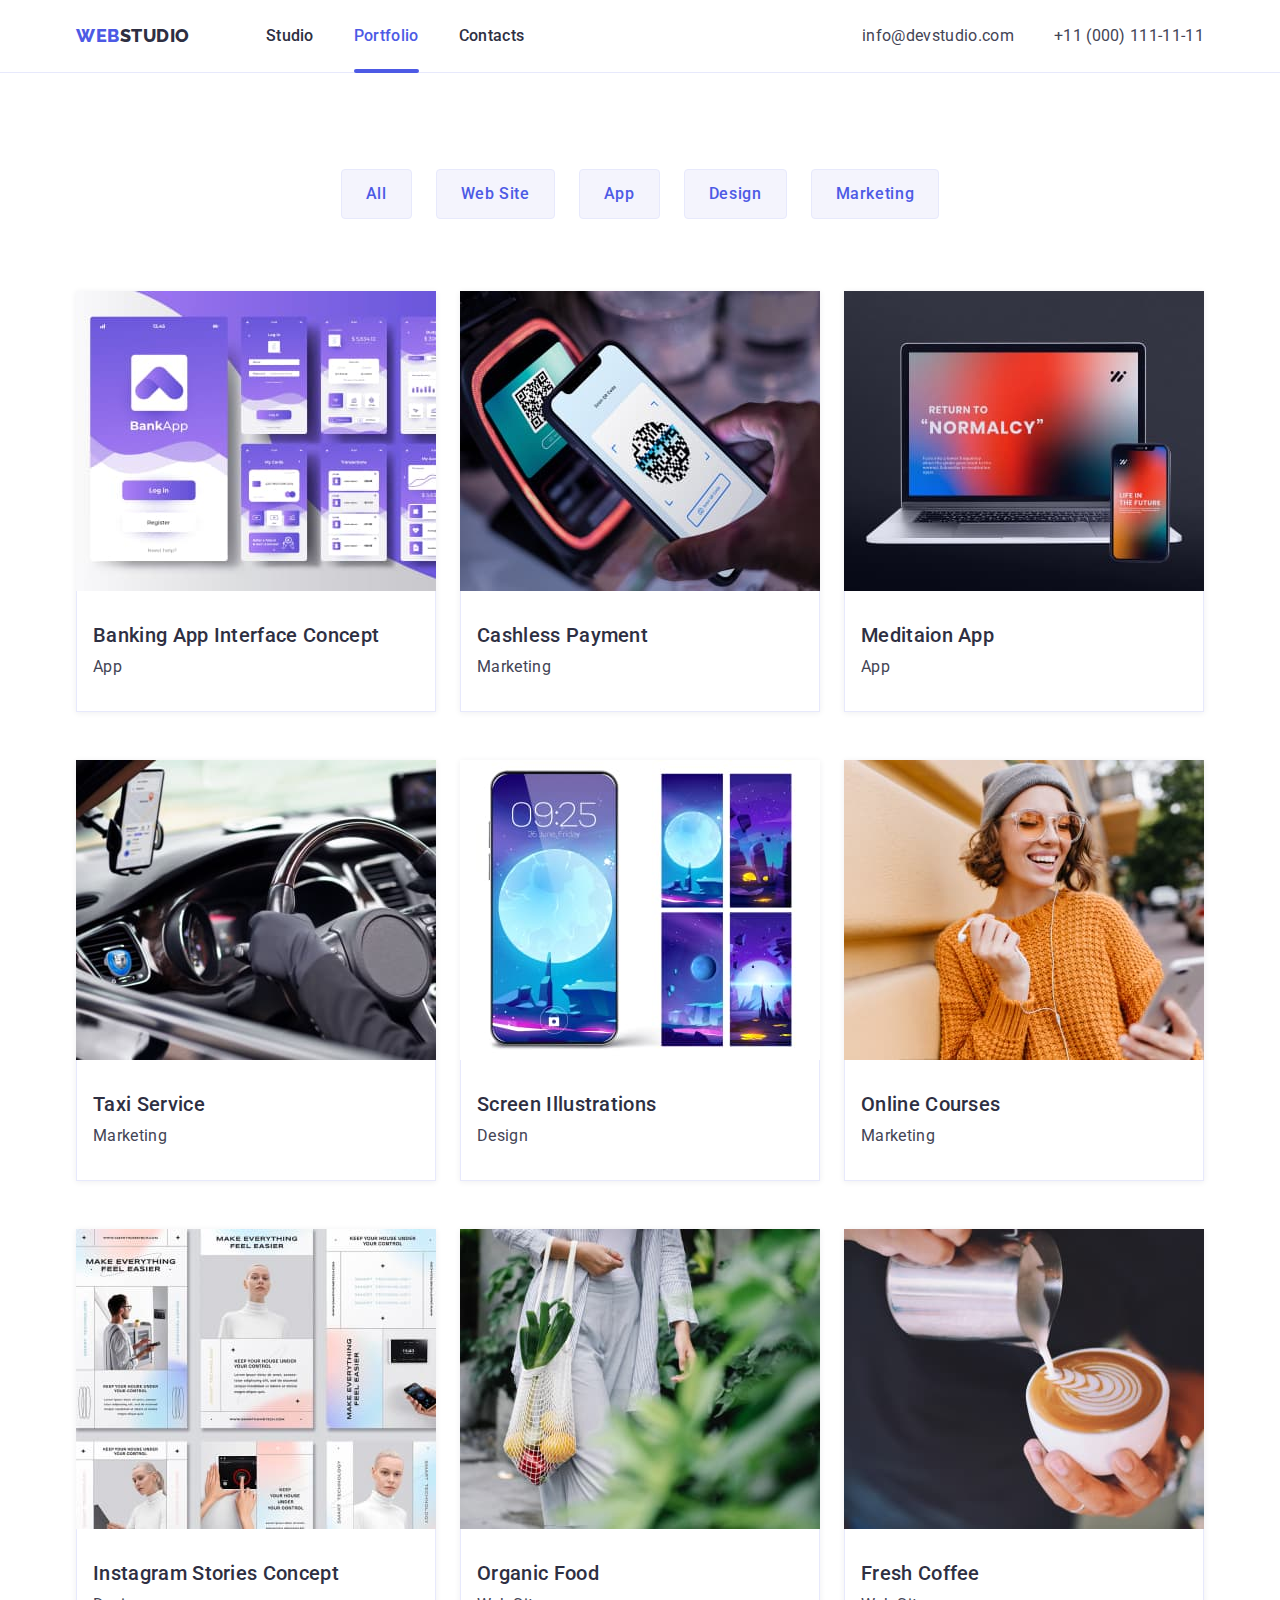
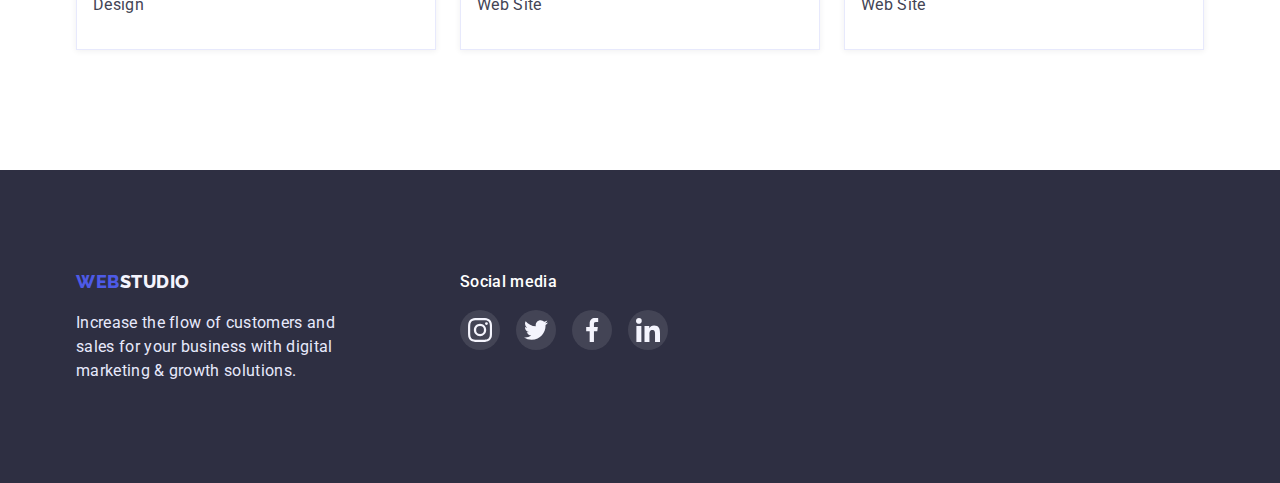
==== portfolio.html @ 90198fd6 "Initial commit" ====
<!DOCTYPE html>
<html lang="en">
  <head>
    <meta charset="UTF-8" />
    <meta http-equiv="X-UA-Compatible" content="IE=edge" />
    <meta name="viewport" content="width=device-width, initial-scale=1.0" />
    <title>WebStudio</title>
    <link rel="preconnect" href="https://fonts.googleapis.com">
    <link rel="preconnect" href="https://fonts.gstatic.com" crossorigin>
    <link href="https://fonts.googleapis.com/css2?family=Raleway:wght@800&family=Roboto:wght@400;500;700&display=swap" rel="stylesheet">
    <link rel="stylesheet" href="https://cdn.jsdelivr.net/npm/modern-normalize@1.1.0/modern-normalize.min.css">
    <link rel="stylesheet" href="./css/styles.css">
  </head>
  <body>
    <!-- Header -->
    <header class="portfolio-header">
       <!-- Logo -->
       <div class="nav-container container">
        <nav class="nav">
         <a class="logo nav-link link" href="index.html">WEB<span class="logo-dark">STUDIO</span></a>
         <ul class="nav-list list">
          <li><a class="nav-link link" href="index.html">Studio</a></li>
          <li><a class="current-link nav-link link" href="portfolio.html">Portfolio</a></li>
          <li><a class="nav-link link" href="">Contacts</a></li>
         </ul>
      </nav>
      <!-- Contacts -->
       <ul class="contact-list list">
        <li><a class="contact-link link" href="mailto:info@devstudio.com">info@devstudio.com</a></li>
        <li><a class="contact-link link" href="tel:+110001111111">+11 (000) 111-11-11</a></li>
       </ul>
      </div>
    </header>
    <main>
    <section class="portfolio-section">
      <div class="portfolio-container container">
        <h1 class="visually-hidden">Portfolio filter</h1>
      <ul class="container-btn list">
        <li><button class="filter-btn" type="button">All</button></li>
        <li><button class="filter-btn" type="button">Web Site</button></li>
        <li><button class="filter-btn" type="button">App</button></li>
        <li><button class="filter-btn" type="button">Design</button></li>
        <li><button class="filter-btn" type="button">Marketing</button></li>
      </ul>
      <ul class="picture-list list">
        <li class="picture-item">
          <a class="picture-link" href="">
            <div class="img-container">
            <img class="img" src="./images/Bankingapp.jpg" alt="Banking App">
            <p class="overlay">14 Stylish and User-Friendly App Design Concepts · Task Manager App · Calorie Tracker App · Exotic Fruit Ecommerce App · Cloud Storage App</p>
            </div>
            <div class="pic-container">
            <h2 class="name">Banking App Interface Concept</h2>
            <p>App</p> 
          </div>      
          </a>
        </li>
        <li class="picture-item">
          <a class="picture-link" href="">
            <div class="img-container">
            <img class="img" src="./images/Cashlesspayment.jpg" alt="Payment">
            <p class="overlay">14 Stylish and User-Friendly App Design Concepts · Task Manager App · Calorie Tracker App · Exotic Fruit Ecommerce App · Cloud Storage App</p>
            </div>
          <div class="pic-container">
            <h2 class="name">Cashless Payment</h2>
          <p>Marketing</p>
          </div>      
          </a>
        </li>
        <li class="picture-item">
          <a class="picture-link" href="">
            <div class="img-container">
            <img class="img" src="./images/Meditationapp.jpg" alt="Meditation app">
            <p class="overlay">14 Stylish and User-Friendly App Design Concepts · Task Manager App · Calorie Tracker App · Exotic Fruit Ecommerce App · Cloud Storage App</p>
            </div>
          <div class="pic-container">
            <h2 class="name">Meditaion App</h2>
          <p>App</p>
          </div>      
          </a>
        </li>
        <li class="picture-item">
          <a class="picture-link" href="">
            <div class="img-container">
            <img class="img" src="./images/Taxi.jpg" alt="Taxi service">
            <p class="overlay">14 Stylish and User-Friendly App Design Concepts · Task Manager App · Calorie Tracker App · Exotic Fruit Ecommerce App · Cloud Storage App</p>
            </div>
          <div class="pic-container">
            <h2 class="name">Taxi Service</h2>
          <p>Marketing</p>
          </div>      
          </a>
        </li>
        <li class="picture-item">
          <a class="picture-link" href="">
            <div class="img-container">
            <img class="img" src="./images/Screen.jpg" alt="Screen illustrations">
            <p class="overlay">14 Stylish and User-Friendly App Design Concepts · Task Manager App · Calorie Tracker App · Exotic Fruit Ecommerce App · Cloud Storage App</p>
            </div>
          <div class="pic-container">
            <h2 class="name">Screen Illustrations</h2>
          <p>Design</p>
          </div>      
          </a>
        </li>
        <li class="picture-item">
          <a class="picture-link" href="">
            <div class="img-container">
            <img class="img" src="./images/Courses.jpg" alt="Online courses">
            <p class="overlay">14 Stylish and User-Friendly App Design Concepts · Task Manager App · Calorie Tracker App · Exotic Fruit Ecommerce App · Cloud Storage App</p>
            </div>
          <div class="pic-container">
            <h2 class="name">Online Courses</h2>
          <p>Marketing</p>
          </div>      
          </a>
        </li>
        <li class="picture-item">
          <a class="picture-link" href="">
            <div class="img-container">
            <img class="img" src="./images/Instagram.jpg" alt="Instagram stories">
            <p class="overlay">14 Stylish and User-Friendly App Design Concepts · Task Manager App · Calorie Tracker App · Exotic Fruit Ecommerce App · Cloud Storage App</p>
            </div>
          <div class="pic-container">
            <h2 class="name">Instagram Stories Concept</h2>
          <p>Design</p>
          </div>      
          </a>
        </li>
        <li class="picture-item">
          <a class="picture-link" href="">
            <div class="img-container">
            <img class="img" src="./images/Organic.jpg" alt="Organic food">
            <p class="overlay">14 Stylish and User-Friendly App Design Concepts · Task Manager App · Calorie Tracker App · Exotic Fruit Ecommerce App · Cloud Storage App</p>
            </div>
          <div class="pic-container">
            <h2 class="name">Organic Food</h2>
          <p>Web Site</p>
          </div>      
          </a>
        </li>
        <li class="picture-item">
          <a class="picture-link" href="">
            <div class="img-container">
            <img class="img" src="./images/Coffee.jpg" alt="Fresh coffee">
            <p class="overlay">14 Stylish and User-Friendly App Design Concepts · Task Manager App · Calorie Tracker App · Exotic Fruit Ecommerce App · Cloud Storage App</p>
            </div>
          <div class="pic-container">
            <h2 class="name">Fresh Coffee</h2>
          <p>Web Site</p>
          </div>      
          </a>
        </li>
      </ul>
      </div>
    </section>
    </main>
    <!-- Footer -->
     <footer>
      <div class="footer-container container">
        <div>
         <a class="logo footer link" href="index.html">WEB<span class="logo-white">STUDIO</span></a>
      <p class="footer-description">
        Increase the flow of customers and sales for your business with digital
        marketing & growth solutions.
      </p>
        </div>
        <div class="footer-links-container">
          <p class="footer-links-text">Social media</p>
          <ul class="footer-socials-list list">
              <li class="footer-social-links">
                <a href="" class="footer-social-link">
                  <svg class="footer-social-list-icon" width="24" height="24">
                    <use href="./images/icons.svg#icon-instagram"></use>
                  </svg>
                </a>
              </li>
              <li class="footer-social-links">
                <a href="" class="footer-social-link">
                  <svg class="footer-social-list-icon" width="24" height="24">
                    <use href="./images/icons.svg#icon-twitter"></use>
                  </svg>
                </a>
              </li>
              <li class="footer-social-links">
                <a href="" class="footer-social-link">
                  <svg class="footer-social-list-icon" width="24" height="24">
                    <use href="./images/icons.svg#icon-facebook"></use>
                  </svg>
                </a>
              </li>
              <li class="footer-social-links">
                <a href="" class="footer-social-link">
                  <svg class="footer-social-list-icon" width="24" height="24">
                  <use href="./images/icons.svg#icon-linkedin"></use>
                </svg></a>
              </li>
            </ul>
        </div>
      </div>
    </footer>
  </body>
</html>
---- css/styles.css ----
:root {
    --main-text-color: #434455;
    --dark-text-color: #2E2F42;
    --background-color: #FFFFFF;
    --primary-brand-color: #4D5AE5;
    --secondary-background-color: #F4F4FD;
    --description-color: #E7E9FC;
    --hover-button-color: #404BBF;
    --subtle-text-color: #8E8F99; 
    --footer-green-color: #31D0AA;
     
}

/* GLOBAL STYLES */

body {
    background-color: var(--background-color);
    font-family: 'Roboto', sans-serif;
    font-size: 16px;
    letter-spacing: 0.02em;
    line-height: 1.5;
    color: var(--main-text-color);
}

header {
    border-bottom: 1px solid #E7E9FC;
}

footer {
    background-color: var(--dark-text-color);
    padding: 100px 0;
}

a {
    text-decoration: 0;
}

.footer-container {
    display: flex;
}

.footer-links-container {
    margin-left: 120px;
}

.footer-description {
    margin-top: 16px;
    
    color: var(--description-color);
    width: 264px;
}

.footer-links-text {
    font-weight: 500;
    font-size: 16px;
    line-height: 1.5;
    letter-spacing: 0.02em;
    color: var(--background-color);

    margin-bottom: 16px;
}

.footer-socials-list {
    display: flex;
    gap: 16px;
}

.footer-social-link {
    display: flex;
    justify-content: center;
    align-items: center;
    width: 40px;
    height: 40px;
    background-color: rgba(255, 255, 255, 0.1);
    border-radius: 50%;

    transition: background-color 250ms cubic-bezier(0.4, 0, 0.2, 1);
}

.footer-social-link:hover,
.footer-social-link:focus {
    background-color: var(--footer-green-color);
}

.footer-social-list-icon {
    fill: var(--secondary-background-color);
}

h1,
h2,
h3,
h4,
h5,
h6,
ul,
p {
    margin: 0;
    padding: 0;
}

.nav-container,
.nav,
.nav-list,
.contact-list {
    display: flex;
    align-items: center;
}

.nav-list,
.contact-list {
    gap: 40px;
}

.section {
    padding: 120px 0;
}

.img {
    display: block; 
    max-width: 100%;
    height: auto;
}

.contact-list{
    margin-left: auto;
}

.container {
    width: 1158px; 
    padding: 0 15px;
    margin: 0 auto;
}

.nav-link {
    color: var(--dark-text-color);
    font-weight: 500;
    font-size: 16px;
    line-height: 1.5;
    
    padding: 24px 0;
    
    transition: color 250ms cubic-bezier(0.4, 0, 0.2, 1);
}

.link {
    text-decoration: none;
}

.contact-link {
    color: var(--main-text-color); 
    font-weight: 400;
    font-size: 16px;
    line-height: 1.5;
    padding: 24px 0;
    transition: color 250ms cubic-bezier(0.4, 0, 0.2, 1);
}

.contact-link:hover,
.contact-link:focus {
    color: var(--primary-brand-color);
}

.nav-link:hover,
.nav-link:focus {
    color: var(--primary-brand-color);
}

.current-link {
    color: var(--primary-brand-color);
    position: relative;
}

.current-link::after {
    content: '';
    position: absolute;
    bottom: -4px;
    left: 0;

    display: block;
    
    width: 100%;
    height: 4px;
    background-color: var(--primary-brand-color);
    border-radius: 2px;
}

.list {
    list-style: none;
}

.logo {
    color: var(--primary-brand-color);
    font-family: 'Raleway', sans-serif;
    font-weight: 800;
    line-height: 1.33;
    font-size: 18px;
    letter-spacing: 0.03em;

    margin-right: 76px;
}

.logo-dark {
    color: var(--dark-text-color);
}

.logo-white {
  color: var(--secondary-background-color);
}

/* INDEX.HTML STYLES */

.hero-title {
    font-weight: 700;
    font-size: 56px;
    line-height: 1.07;
    letter-spacing: 0.02em;
    
    color: var(--background-color);

    margin-bottom: 48px;
    width: 496px;
}
.visually-hidden {
    position: absolute;
    width: 1px;
    height: 1px;
    margin: -1px;
    border: 0;
    padding: 0;

    white-space: nowrap;
    clip-path: inset(100%);
    clip: rect(0 0 0 0);
    overflow: hidden;
}

.hero-section {
    background-color: var(--dark-text-color);
    padding: 188px 0;
    
    background-image: linear-gradient(rgba(46, 47, 66, 0.7), rgba(46, 47, 66, 0.7)), url(../images/hero-bg.jpg);
    background-repeat: no-repeat;
    background-size: cover;
    max-width: 1440px;
    height: 600px;
    margin: 0 auto;

}

.hero-container {
    text-align: center;
    width: 496px;
}

.hero-button {
    background-color: var(--primary-brand-color);
    color: var(--background-color);

    font-family: 'Roboto';
    font-weight: 500;
    font-size: 16px;
    line-height: 1.5;
    letter-spacing: 0.04em;
    
    cursor: pointer;

    padding: 16px 32px;

    border-radius: 4px;
    border: 0;

    transition: background-color 250ms cubic-bezier(0.4, 0, 0.2, 1),
    box-shadow 250ms cubic-bezier(0.4, 0, 0.2, 1);
    
}

.hero-button:hover {
    background-color: var(--hover-button-color);
    box-shadow: 0px 4px 4px rgba(0, 0, 0, 0.15);
}

.subtitle {
    font-weight: 700;
    font-size: 36px;
    line-height: 1.11;
    text-align: center;
    color: var(--dark-text-color);
}

.features-list {
    display: flex;
    gap: 24px;
}

.features-item {
    flex-basis: calc((100% - 72px) / 4);
}
.features-item > p {
    width: 264px;
}

.features-box {
    padding: 24px 100px;
    background-color: var(--secondary-background-color);
    border-radius: 4px;
    margin-bottom: 8px;
}

.subtitle {
    margin-bottom: 72px;
}

.doing-list {
    display: flex;
    gap: 24px;
}

.doing-list-item {
    flex-basis: calc((100% - 48px) / 3);
}

.doing-section {
    padding-top: 0px;
}

.name {
    margin-bottom: 8px;
}

.team-section {
    background-color:var(--secondary-background-color);
    padding: 120px 0;
}

.team-list {
    display: flex;
    gap: 24px;
}

.team-item {
    background-color: var(--background-color);
    box-shadow: 0px 1px 6px rgba(46, 47, 66, 0.08), 0px 1px 1px rgba(46, 47, 66, 0.16), 0px 2px 1px rgba(46, 47, 66, 0.08);
    border-radius: 0px 0px 4px 4px;
    flex-basis: calc((100% - 72px) / 4);
}

.team-item > h3 {
    text-align: center;
}

.team-item > p {
    text-align: center;
}

.pic-text {
    padding: 32px 16px;
    text-align: center;
}

.description {
    margin-bottom: 8px;
}
 
.name {
    font-weight: 500;
    font-size: 20px;
    line-height: 1.2;
    color: var(--dark-text-color);
}

.socials-list {
    display: flex;
    justify-content: center;
    gap: 24px;
}

.social-link {
    display: flex;
    justify-content: center;
    align-items: center;
    width: 40px;
    height: 40px;
    background-color: var(--primary-brand-color);
    border-radius: 50%;
    transition: background-color 250ms cubic-bezier(0.4, 0, 0.2, 1);
}

.social-link:hover,
.social-link:focus {
    background-color: var(--hover-button-color);
}

.social-list-icon {
    fill: var(--secondary-background-color);
}

.customers-list {
    display: flex;
    gap: 24px;
}

.customers-link {
    display: flex;
    justify-content: center;
    align-items: center;

    width: 168px;
    height: 88px;

    color: var(--subtle-text-color) ;

    border: 1px solid currentColor;
    border-radius: 4px;

    transition: color 250ms cubic-bezier(0.4, 0, 0.2, 1);
}

.customers-icon {
    fill: currentColor;
}

.customers-link:hover,
.customers-link:focus {
    color:var(--hover-button-color) ;
}


/* PORTFOLIO STYLES */

.portfolio-section {
    padding-top: 96px;
    padding-bottom: 120px;
}

.container-btn {
    display: flex;
    align-items: center;
    justify-content: center;
    gap: 24px;
    margin-bottom: 72px;
}

.filter-btn {
    background-color:var(--secondary-background-color) ;
    font-family: 'Roboto';
    font-style: normal;
    font-weight: 500;
    font-size: 16px;
    line-height: 1.5;
    align-items: center;
    text-align: center;
    letter-spacing: 0.04em;
    
    color: var(--primary-brand-color);
    cursor: pointer;
    
    border-radius: 4px;
    padding: 12px 24px;
    border: 1px solid #E7E9FC;
    border-radius: 4px;

    transition: color 250ms cubic-bezier(0.4, 0, 0.2, 1),
    background-color 250ms cubic-bezier(0.4, 0, 0.2, 1),
    border-color 250ms cubic-bezier(0.4, 0, 0.2, 1),
    box-shadow 250ms cubic-bezier(0.4, 0, 0.2, 1);
}

.filter-btn:hover,
.filter-btn:focus {
    background-color: var(--hover-button-color) ;
    color: var(--background-color);
    border-color: var(--hover-button-color);
    box-shadow: 0px 3px 1px rgba(0, 0, 0, 0.1), 0px 2px 1px rgba(0, 0, 0, 0.08), 0px 2px 2px rgba(0, 0, 0, 0.12);
}

.picture-list {
    display: flex;
    flex-wrap: wrap;
    gap: 48px 24px;
}

.picture-item {
    flex-basis: calc((100% - 48px) / 3);
}

.pic-container {
    border-bottom: 1px solid #E7E9FC;
    border-left: 1px solid #E7E9FC;
    border-right: 1px solid #E7E9FC;
    padding: 32px 0;
    padding-left: 16px;
}

.picture-link {
    display: block;
    box-shadow: 0px 1px 6px rgba(46, 47, 66, 0.08);
    color: var(--main-text-color);
    transition: box-shadow 250ms cubic-bezier(0.4, 0, 0.2, 1);
}

.picture-link:hover,
.picture-link:focus  {
    box-shadow: 0px 1px 6px rgba(46, 47, 66, 0.08), 0px 1px 1px rgba(46, 47, 66, 0.16), 0px 2px 1px rgba(46, 47, 66, 0.08);
    
}

.img-container {
    position: relative;
    overflow: hidden;
}

.overlay {
    position: absolute;
    left: 0;
    top: 0;
    width: 100%;
    height: 100%;
    
    background-color: var(--primary-brand-color);
    
    font-weight: 400;
    font-size: 16px;
    line-height: 1.5;
    color: var(--secondary-background-color);
    padding: 40px 32px;

    transform: translateY(100%);
    transition: transform 250ms cubic-bezier(0.4, 0, 0.2, 1);
}

.picture-link:hover .overlay,
.picture-link:focus .overlay {
    transform: translateY(0);
}

.backdrop {
    position: fixed;
    left: 0;
    top: 0;

    width: 100%;
    height: 100%;
    background-color: #2E2F4266;
    transition: opacity 250ms cubic-bezier(0.4, 0, 0.2, 1);
}

.backdrop.is-hidden {

    opacity: 0;
    pointer-events: none;
}

.modal {
    position: absolute;
    left: 50%;
    top: 50%;
    transform: translate(-50%, -50%);

    width: 408px;
    height: 576px;

    background-color: #FCFCFC;
}

.modal-close-btn {
    position: absolute;
    top: 24px;
    right: 24px;
    
    width: 24px;
    height: 24px;
    border-radius: 50%;

    display: flex;
    align-items: center;
    justify-content: center;

    cursor: pointer;

    color: #000;
    background-color: var(--description-color);
    border: 1px solid rgba(0, 0, 0, 0.1);
    transition: color 250ms cubic-bezier(0.4, 0, 0.2, 1), 
    background-color 250ms cubic-bezier(0.4, 0, 0.2, 1);
    }

.modal-close-btn:hover,
.modal-close-btn:focus {
    background-color: var(--hover-button-color);
    color: var(--background-color);
}

.icon-close {
    fill: currentColor;
}
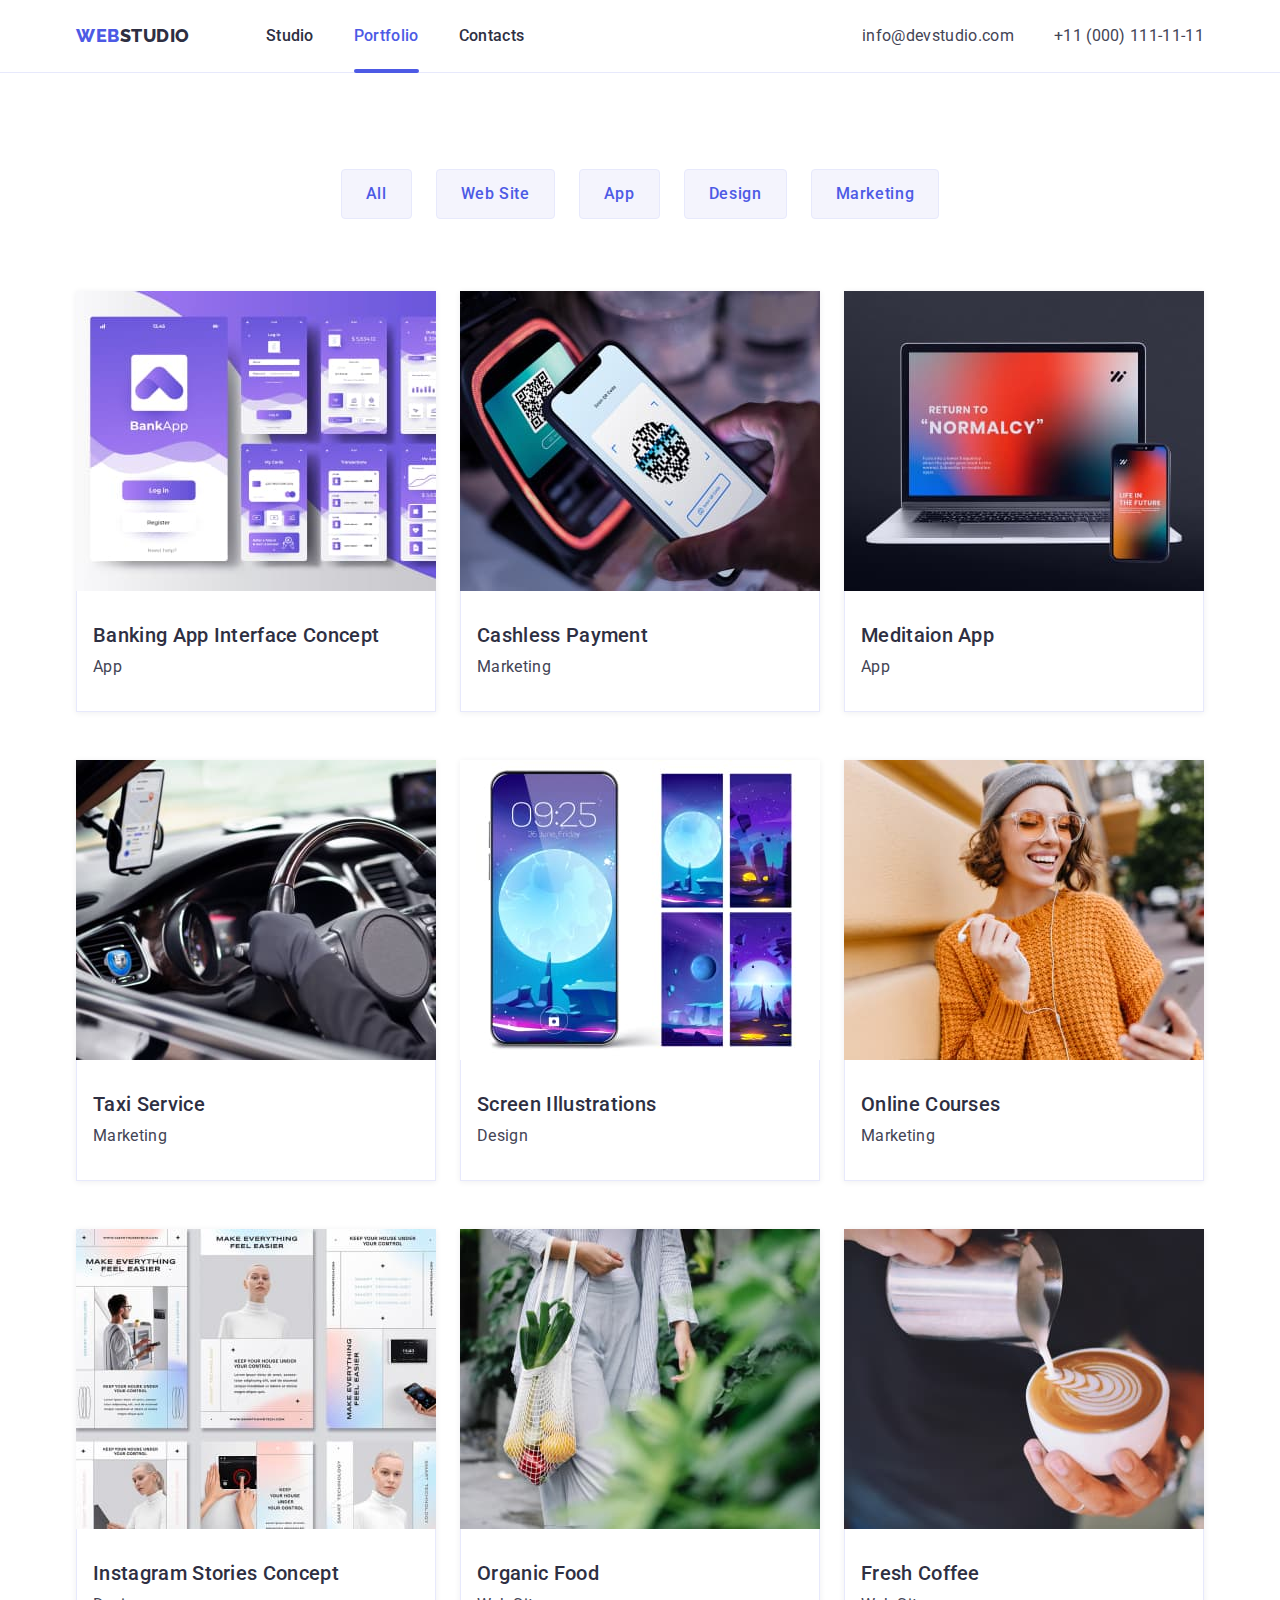
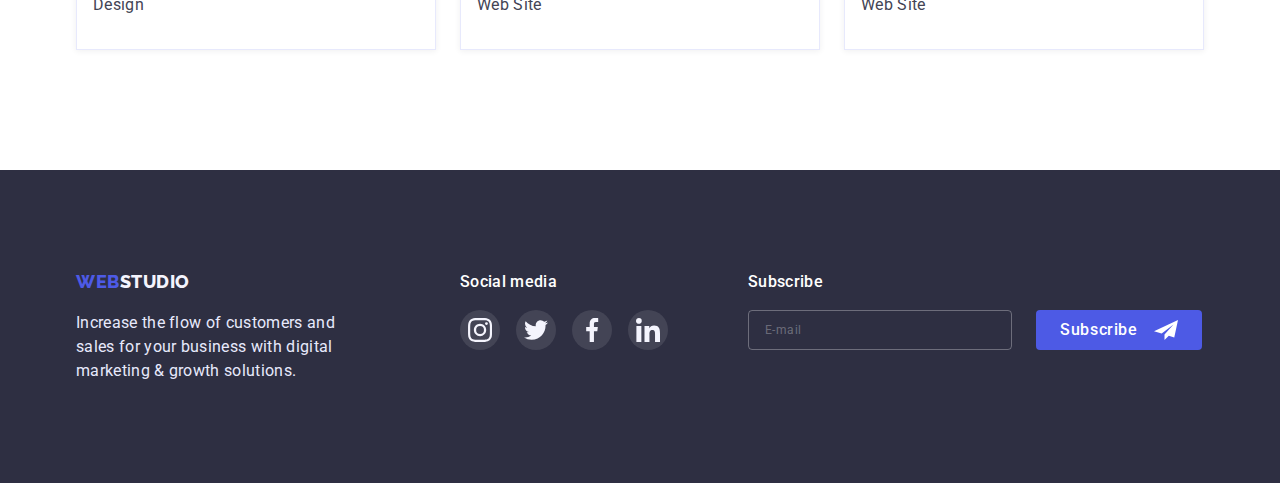
==== commit 49b59503: "done" ====
--- a/portfolio.html
+++ b/portfolio.html
@@ -197,6 +197,19 @@
               </li>
             </ul>
         </div>
+        <div class="subscribe-container">
+          <p class="footer-links-text">Subscribe</p>
+          <form class="subscribe-form" name="subscribe-form">
+            <label for="">
+             <input class="footer-input" type="email" name="mail" placeholder="E-mail">
+            </label>
+            <button class="sub-btn" type="submit">Subscribe
+              <svg class="sub-icon" width="24" height="24">
+                <use href="./images/icons.svg#icon-frame"></use>
+              </svg>
+            </button>
+          </form>
+        </div>
       </div>
     </footer>
   </body>
--- a/css/styles.css
+++ b/css/styles.css
@@ -86,6 +86,75 @@
     fill: var(--secondary-background-color);
 }
 
+.subscribe-container {
+    margin-left: 80px;
+}
+
+.subscribe-form {
+    display: flex;
+    align-items: center;
+    gap: 24px;
+}
+
+.sub-btn{
+    display: flex;
+    gap: 16px;
+    padding: 8px 24px;
+    align-items: center;
+
+    cursor: pointer;
+    
+    font-weight: 500;
+    font-size: 16px;
+    line-height: 1.5;
+    letter-spacing: 0.04em;
+    
+    border: 0;
+    border-radius: 4px;
+
+    background-color: var(--primary-brand-color);
+    color: var(--background-color);
+
+    transition: background-color 250ms cubic-bezier(0.4, 0, 0.2, 1);
+}
+
+.sub-btn:hover,
+.sub-btn:focus {
+    background-color: var(--hover-button-color);
+}
+
+.sub-icon {
+    fill: currentColor;
+}
+
+.footer-input {
+    font-size: 12px;
+    line-height: 2;
+    letter-spacing: 0.04em;
+    padding-left: 16px;
+    padding-top: 7px;
+    padding-bottom: 7px;
+        
+    width: 264px;
+        
+    border: 1px solid rgba(255, 255, 255, 0.3);
+    border-radius: 4px;
+        
+    transition: border-color 250ms cubic-bezier(0.4, 0, 0.2, 1);
+        
+    color: var(--background-color);
+    background-color: transparent;
+}
+
+.footer-input:focus {
+    outline: none;
+    border-color: var(--background-color)
+}
+
+.footer-input::placeholder {
+    color: rgba(255, 255, 255, 0.3);
+}
+
 h1,
 h2,
 h3,
@@ -555,11 +624,17 @@
     left: 50%;
     top: 50%;
     transform: translate(-50%, -50%);
-
+    
+    padding-top: 72px;
+    padding-left: 24px;
+    padding-right: 24px;
+    padding-bottom: 24px;
+    
     width: 408px;
-    height: 576px;
+    height: 584px;
 
     background-color: #FCFCFC;
+    border-radius: 4px;
 }
 
 .modal-close-btn {
@@ -594,3 +669,158 @@
     fill: currentColor;
 }
 
+.order-text {
+    margin-bottom: 14px;
+    
+    text-align: center;
+
+    font-weight: 500;
+    font-size: 16px;
+    line-height: 1.5;
+    letter-spacing: 0.02em;
+    color: var(--dark-text-color);
+} 
+
+.order-form {
+    font-size: 12px;
+    line-height: 1.33;
+    letter-spacing: 0.04em;
+}
+
+.order-form-label {
+    display: block;
+    color: var(--subtle-text-color);
+    
+    margin-bottom: 4px;
+    margin-top: 8px;
+}
+
+.order-form-group {
+    position: relative;
+}
+
+.order-form-field {  
+    padding-left: 38px;
+
+    width: 360px;
+    height: 40px;
+
+    border: 1px solid rgba(33, 33, 33, 0.2);
+    border-radius: 4px;
+
+    color: var(--dark-text-color);
+
+    transition: border-color 250ms cubic-bezier(0.4, 0, 0.2, 1);
+}
+
+.order-form-field:focus {
+    outline: 0;
+    border-color: var(--primary-brand-color);
+}
+
+.order-form-icon {
+    position: absolute;
+    top: 50%;
+    left: 16px;
+    
+    transform: translateY(-50%);
+
+    fill: var(--dark-text-color);
+    
+    transition: fill 250ms cubic-bezier(0.4, 0, 0.2, 1);
+}
+
+.order-form-field:focus + .order-form-icon {
+    fill: var(--primary-brand-color);
+}
+
+.order-form-comment {
+    display: block;
+    resize: none;
+    
+    padding: 8px 16px;
+    width: 360px;
+    height: 120px;
+    
+    border: 1px solid rgba(33, 33, 33, 0.2);
+    border-radius: 4px;
+    
+    color: var(--dark-text-color);
+    
+    transition: border-color 250ms cubic-bezier(0.4, 0, 0.2, 1);
+}
+
+.order-form-comment:focus {
+    outline: 0;
+    border-color: var(--primary-brand-color);
+}
+
+.order-form-comment::placeholder {
+    color: rgba(117, 117, 117, 0.5);
+}
+
+.order-form-checkbox-container {
+    display: flex;
+    align-items: center;
+    gap: 8px;
+
+    margin-top: 16px;
+    margin-bottom: 24px;
+}
+
+.order-form-checkbox {
+    appearance: none;
+    width: 16px;
+    height: 16px;
+
+    cursor: pointer;
+
+    border: 1.25px solid var(--dark-text-color);
+    border-radius: 2px;
+
+    background-image: url("data:image/svg+xml,%3Csvg width='10' height='8' viewBox='0 0 10 8' fill='none' xmlns='http://www.w3.org/2000/svg'%3E%3Cpath d='M8.44558 0.255056C8.61838 0.089653 8.84834 -0.00178848 9.08693 2.65108e-05C9.32551 0.0018415 9.55407 0.0967713 9.72436 0.264784C9.89466 0.432797 9.99337 0.660752 9.99968 0.900549C10.006 1.14034 9.91939 1.37323 9.75816 1.55005L4.86357 7.70436C4.7794 7.79551 4.67782 7.86865 4.5649 7.91942C4.45198 7.97018 4.33003 7.99754 4.20636 7.99984C4.08268 8.00214 3.95981 7.97935 3.8451 7.93282C3.73038 7.88629 3.62618 7.81698 3.53872 7.72903L0.292827 4.46564C0.202435 4.38096 0.129933 4.27884 0.0796475 4.16537C0.0293621 4.05191 0.00232279 3.92942 0.000143182 3.80522C-0.00203643 3.68102 0.0206883 3.55765 0.0669613 3.44248C0.113234 3.3273 0.182108 3.22267 0.269473 3.13483C0.356838 3.047 0.460905 2.97775 0.575465 2.93123C0.690026 2.88471 0.812734 2.86186 0.936267 2.86405C1.0598 2.86624 1.18163 2.89343 1.29449 2.94398C1.40734 2.99454 1.50892 3.06743 1.59315 3.15831L4.16189 5.73967L8.42227 0.28219C8.42994 0.272694 8.43813 0.263635 8.4468 0.255056H8.44558Z' fill='%23FCFCFC'/%3E%3C/svg%3E");
+    background-repeat: no-repeat;
+    background-position: center;
+
+    transition: background-color 250ms cubic-bezier(0.4, 0, 0.2, 1),
+    border-color 250ms cubic-bezier(0.4, 0, 0.2, 1);
+}
+
+.order-form-checkbox:checked {
+    background-color: var(--hover-button-color);
+    border-color: var(--hover-button-color);
+}
+
+.order-form-link {
+    text-decoration: underline;
+    color: var(--primary-brand-color);
+}
+
+.send-btn {
+    display: block;
+    cursor: pointer;
+
+    border: 0;
+    
+    margin: 0 auto;
+    padding: 16px 32px;
+    
+    width: 169px;
+
+    font-weight: 500;
+    font-size: 16px;
+    line-height: 1.5;
+    letter-spacing: 0.04em;
+    color: var(--background-color);
+    background-color: var(--primary-brand-color);
+    box-shadow: 0px 4px 4px rgb(0 0 0 / 15%);
+    border-radius: 4px;
+    transition: background-color 250ms cubic-bezier(0.4, 0, 0.2, 1);
+}
+
+.send-btn:focus,
+.send-btn:hover {
+    background-color: var(--hover-button-color);
+}
+
+
